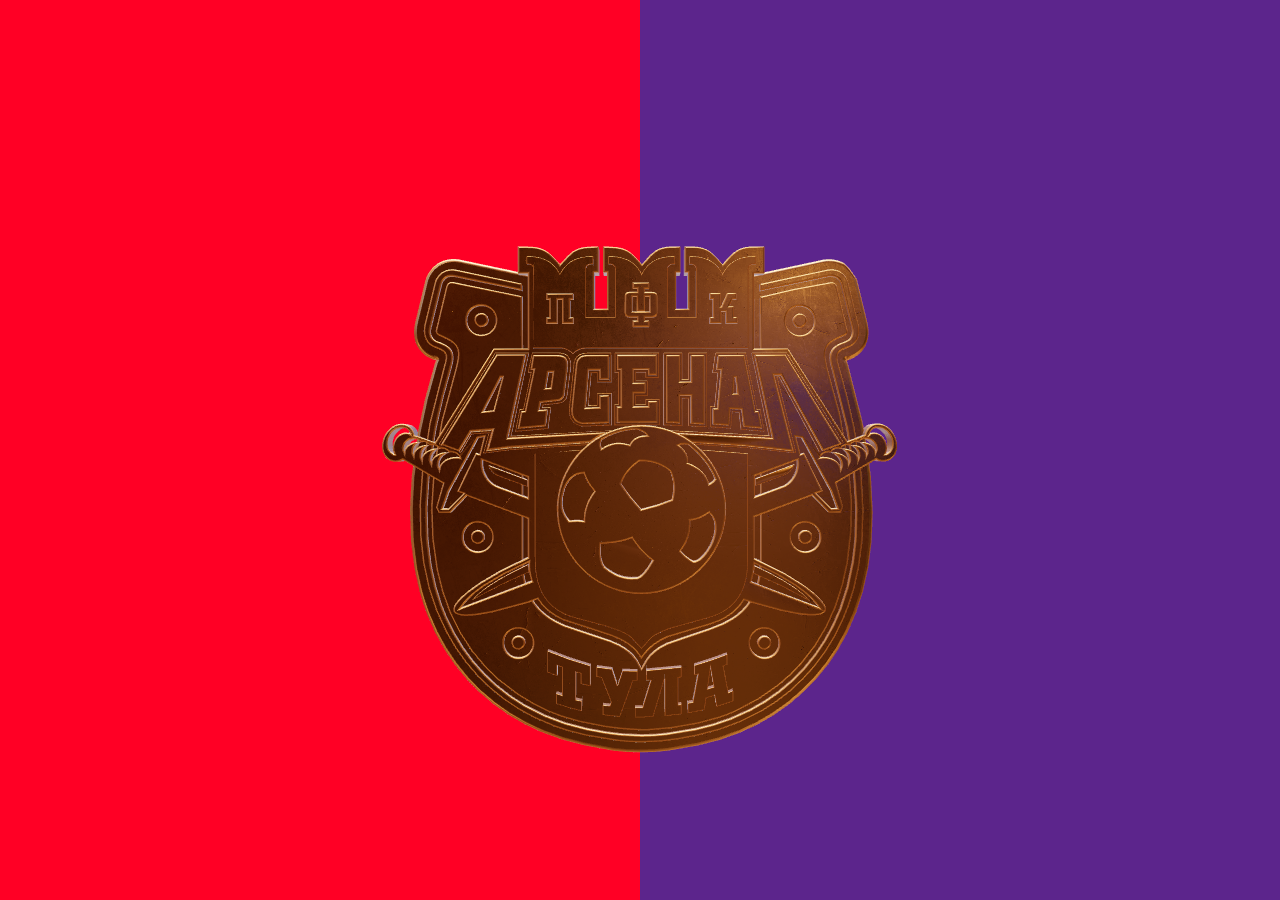
==== js/three.js-dev/examples/webgl_loader_gltf.html @ 2902e4c1 "webgl" ====
<!DOCTYPE html>
<html lang="en">
	<head>
		<title>three.js webgl - glTF loader</title>
		<meta charset="utf-8">
		<meta name="viewport" content="width=device-width, user-scalable=no, minimum-scale=1.0, maximum-scale=1.0">
		<link rel="stylesheet" href="../../../css/style.css">
	</head>

	<body>
		<div class="container" id="CanvasFrame">
		</div>
		<script type="module">

			import * as THREE from '../build/three.module.js';

			import { OrbitControls } from './jsm/controls/OrbitControls.js';
			import { GLTFLoader } from './jsm/loaders/GLTFLoader.js';
			import { RGBELoader } from './jsm/loaders/RGBELoader.js';
			import { RoughnessMipmapper } from './jsm/utils/RoughnessMipmapper.js';

			var container, controls;
			var camera, scene, renderer;
			let mesh;

			let mouse = { x:0,y:0 };
            let dX = 0, dY = 0;

			function lerp(ratio, start, end) {
				return (start * (1 - ratio) + end * ratio).toFixed(20);
			}
			
			let onMouseMove = function( event ) {
				mouse.x = ( event.pageX / document.documentElement.clientWidth) * 2 - 1;
				mouse.y = - ( event.pageY / document.documentElement.clientHeight ) * 2 + 1;
			}

			function init() {

				// container = document.createElement( 'div' );
				container = document.getElementById( 'CanvasFrame' );
				document.body.appendChild( container );

				camera = new THREE.PerspectiveCamera( 30, window.innerWidth / window.innerHeight, 0.01, 10000 );
				// camera.position.set( - 1.8, 0.6, 2.7 );
				camera.position.set( 0, 0, 1000 );

				scene = new THREE.Scene();

				new RGBELoader()
					.setDataType( THREE.UnsignedByteType )
					.setPath( 'textures/equirectangular/' )
					.load( 'royal_esplanade_1k.hdr', function ( texture ) {

						var envMap = pmremGenerator.fromEquirectangular( texture ).texture;

						// scene.background = envMap;
						scene.environment = envMap;

						texture.dispose();
						pmremGenerator.dispose();

						render();

						// model

						// use of RoughnessMipmapper is optional
						var roughnessMipmapper = new RoughnessMipmapper( renderer );

						var loader = new GLTFLoader().setPath( '../../../models/' );
						loader.load( 'test.gltf', function ( gltf ) {

							gltf.scene.traverse( function ( child ) {

								if ( child.isMesh ) {

									// TOFIX RoughnessMipmapper seems to be broken with WebGL 2.0
									// roughnessMipmapper.generateMipmaps( child.material );

								}

							} );
							gltf.scene.scale.set(0.01,0.01,0.01);
							mesh = gltf.scene;
							scene.add( gltf.scene );

							roughnessMipmapper.dispose();

							render();

						} );

					} );

				renderer = new THREE.WebGLRenderer( { antialias: true, alpha: true } );
				renderer.setPixelRatio( window.devicePixelRatio );
				renderer.setSize( window.innerWidth, window.innerHeight );
				renderer.toneMapping = THREE.ACESFilmicToneMapping;
				renderer.toneMappingExposure = 1;
				renderer.outputEncoding = THREE.sRGBEncoding;
				container.appendChild( renderer.domElement );
				var pmremGenerator = new THREE.PMREMGenerator( renderer );
				pmremGenerator.compileEquirectangularShader();
				
				controls = new OrbitControls( camera, renderer.domElement );
				controls.addEventListener( 'change', render ); // use if there is no animation loop
				controls.minDistance = 2;
				controls.maxDistance = 10;
				controls.target.set( 0, 0, 0 );
				controls.update();
				
				window.addEventListener( 'resize', onWindowResize, false );
				//
				window.addEventListener('mousemove', onMouseMove, false);
				window.addEventListener('touchmove', onMouseMove, false);
				//

			}


			function onWindowResize() {

				camera.aspect = window.innerWidth / window.innerHeight;
				camera.updateProjectionMatrix();

				renderer.setSize( window.innerWidth, window.innerHeight );

				render();

			}

			let loop = function() {
				requestAnimationFrame( loop );
				dX = lerp(0.05, dX, mouse.x);
				dY = lerp(0.05, dY, mouse.y);
				mesh.rotation.x = -dY * 1;
				mesh.rotation.y = dX * 1;
        		render();
			}

			//

			function render() {

				renderer.render( scene, camera );

			}

			init();
			render();
			setTimeout(function () {loop()}, 100);

		</script>

	</body>
</html>
---- css/style.css ----
html, body {
    margin: 0;
    padding: 0;
}

.container {
    display: flex;
    justify-content: center;
    align-items: center;
    width: 100vw;
    height: 100vh;
    /* background-color: #FF0025; */
    background: linear-gradient(90deg, #FF0025 50%, #5C258C 50%)
}

.image {
    width: 960px;
    height: 540px;
    display: block;
    background-size:cover;
    background-position-x: center;
    background-repeat:no-repeat;
    background-image: url("./images/ural_0001.png");
}
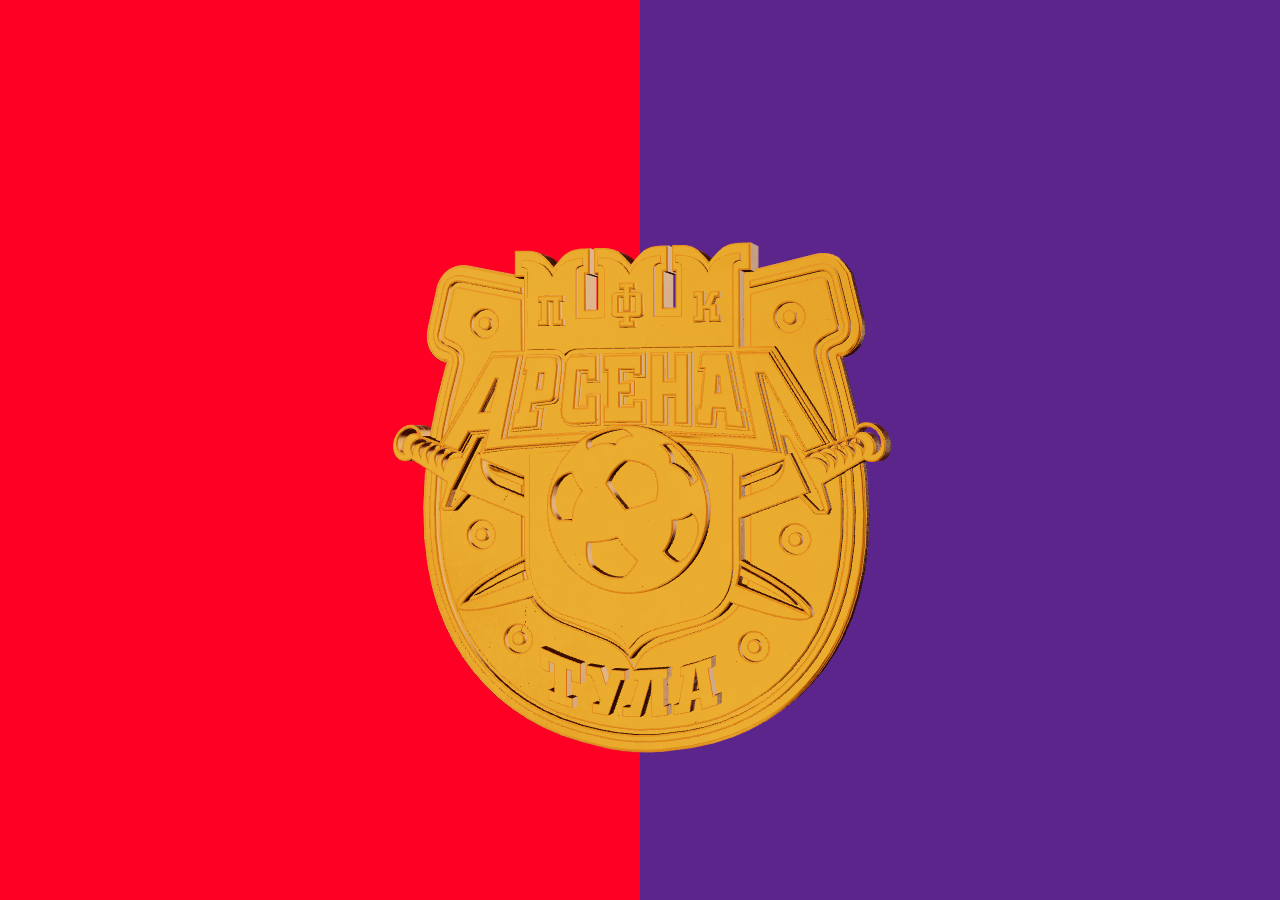
==== commit 244f607d: "New HDRI" ====
--- a/js/three.js-dev/examples/webgl_loader_gltf.html
+++ b/js/three.js-dev/examples/webgl_loader_gltf.html
@@ -21,16 +21,16 @@
 
 			var container, controls;
 			var camera, scene, renderer;
-			let mesh;
+			var mesh;
 
-			let mouse = { x:0,y:0 };
-            let dX = 0, dY = 0;
+			var mouse = { x:0,y:0 };
+            var dX = 0, dY = 0;
 
 			function lerp(ratio, start, end) {
 				return (start * (1 - ratio) + end * ratio).toFixed(20);
 			}
 			
-			let onMouseMove = function( event ) {
+			var onMouseMove = function( event ) {
 				mouse.x = ( event.pageX / document.documentElement.clientWidth) * 2 - 1;
 				mouse.y = - ( event.pageY / document.documentElement.clientHeight ) * 2 + 1;
 			}
@@ -50,13 +50,13 @@
 				new RGBELoader()
 					.setDataType( THREE.UnsignedByteType )
 					.setPath( 'textures/equirectangular/' )
-					.load( 'royal_esplanade_1k.hdr', function ( texture ) {
+					// royal_esplanade_1k.hdr
+					.load( 'test_hdr_05.hdr', function ( texture ) {
 
 						var envMap = pmremGenerator.fromEquirectangular( texture ).texture;
 
 						// scene.background = envMap;
 						scene.environment = envMap;
-
 						texture.dispose();
 						pmremGenerator.dispose();
 
@@ -68,7 +68,7 @@
 						var roughnessMipmapper = new RoughnessMipmapper( renderer );
 
 						var loader = new GLTFLoader().setPath( '../../../models/' );
-						loader.load( 'test.gltf', function ( gltf ) {
+						loader.load( 'test_01.gltf', function ( gltf ) {
 
 							gltf.scene.traverse( function ( child ) {
 
@@ -103,17 +103,15 @@
 				pmremGenerator.compileEquirectangularShader();
 				
 				controls = new OrbitControls( camera, renderer.domElement );
-				controls.addEventListener( 'change', render ); // use if there is no animation loop
-				controls.minDistance = 2;
+				// controls.addEventListener( 'change', render ); // use if there is no animation loop
+				controls.minDistance = 10;
 				controls.maxDistance = 10;
 				controls.target.set( 0, 0, 0 );
 				controls.update();
 				
 				window.addEventListener( 'resize', onWindowResize, false );
-				//
 				window.addEventListener('mousemove', onMouseMove, false);
 				window.addEventListener('touchmove', onMouseMove, false);
-				//
 
 			}
 
@@ -132,9 +130,9 @@
 			let loop = function() {
 				requestAnimationFrame( loop );
 				dX = lerp(0.05, dX, mouse.x);
-				dY = lerp(0.05, dY, mouse.y);
-				mesh.rotation.x = -dY * 1;
-				mesh.rotation.y = dX * 1;
+				// dY = lerp(0.05, dY, mouse.y);
+				mesh.rotation.x = -dY * 0.5;
+				mesh.rotation.y = dX * 0.5;
         		render();
 			}
 
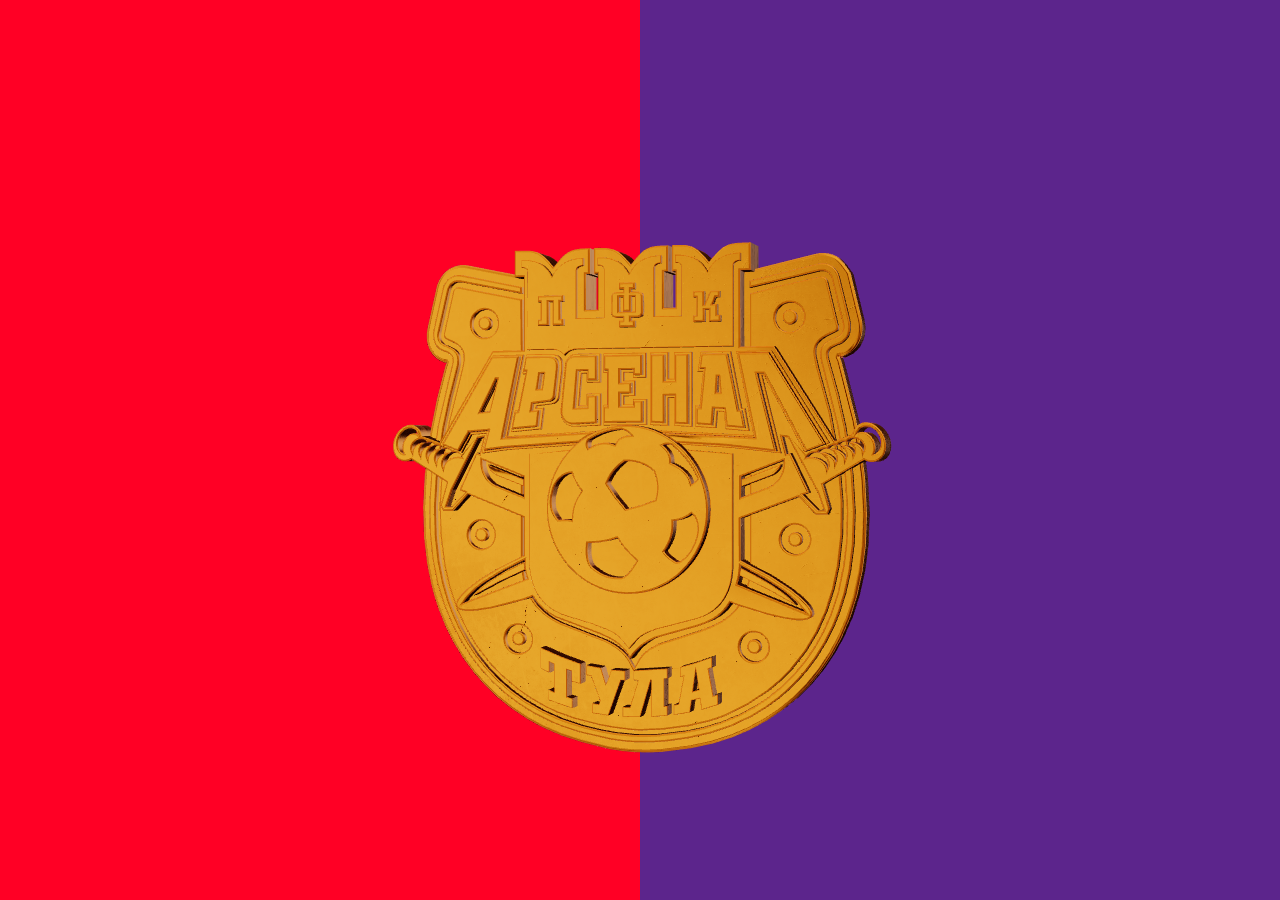
==== commit 7c39b49f: "HDRI" ====
--- a/js/three.js-dev/examples/webgl_loader_gltf.html
+++ b/js/three.js-dev/examples/webgl_loader_gltf.html
@@ -51,7 +51,7 @@
 					.setDataType( THREE.UnsignedByteType )
 					.setPath( 'textures/equirectangular/' )
 					// royal_esplanade_1k.hdr
-					.load( 'test_hdr_05.hdr', function ( texture ) {
+					.load( 'test_hdr_06.hdr', function ( texture ) {
 
 						var envMap = pmremGenerator.fromEquirectangular( texture ).texture;
 
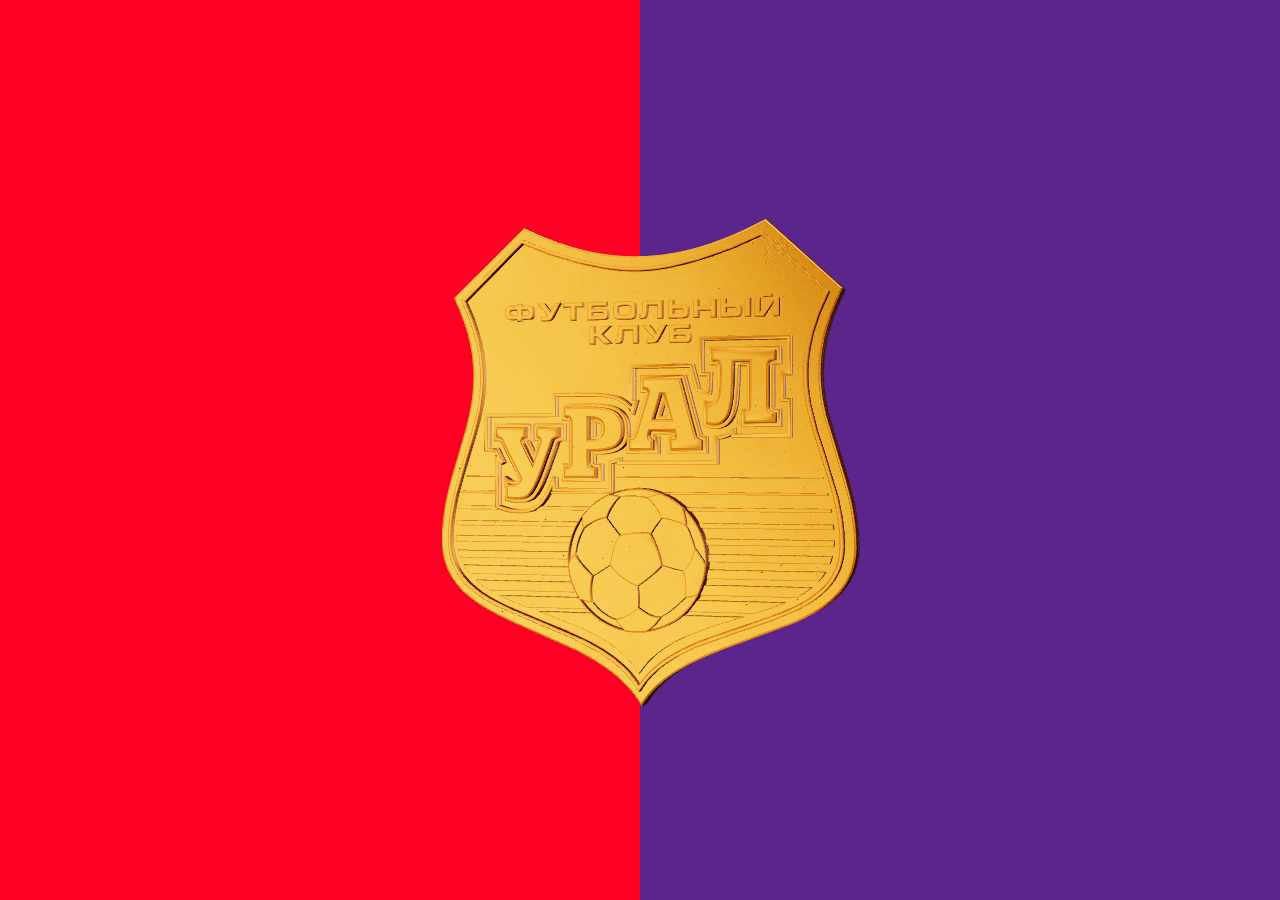
==== commit b70bc0aa: "HDRI" ====
--- a/js/three.js-dev/examples/webgl_loader_gltf.html
+++ b/js/three.js-dev/examples/webgl_loader_gltf.html
@@ -51,7 +51,7 @@
 					.setDataType( THREE.UnsignedByteType )
 					.setPath( 'textures/equirectangular/' )
 					// royal_esplanade_1k.hdr
-					.load( 'test_hdr_06.hdr', function ( texture ) {
+					.load( 'test_hdr_07.hdr', function ( texture ) {
 
 						var envMap = pmremGenerator.fromEquirectangular( texture ).texture;
 
@@ -68,14 +68,14 @@
 						var roughnessMipmapper = new RoughnessMipmapper( renderer );
 
 						var loader = new GLTFLoader().setPath( '../../../models/' );
-						loader.load( 'test_01.gltf', function ( gltf ) {
+						loader.load( 'ural_01.gltf', function ( gltf ) {
 
 							gltf.scene.traverse( function ( child ) {
 
 								if ( child.isMesh ) {
 
 									// TOFIX RoughnessMipmapper seems to be broken with WebGL 2.0
-									// roughnessMipmapper.generateMipmaps( child.material );
+									roughnessMipmapper.generateMipmaps( child.material );
 
 								}
 
@@ -96,7 +96,7 @@
 				renderer.setPixelRatio( window.devicePixelRatio );
 				renderer.setSize( window.innerWidth, window.innerHeight );
 				renderer.toneMapping = THREE.ACESFilmicToneMapping;
-				renderer.toneMappingExposure = 1;
+				renderer.toneMappingExposure = 2;
 				renderer.outputEncoding = THREE.sRGBEncoding;
 				container.appendChild( renderer.domElement );
 				var pmremGenerator = new THREE.PMREMGenerator( renderer );
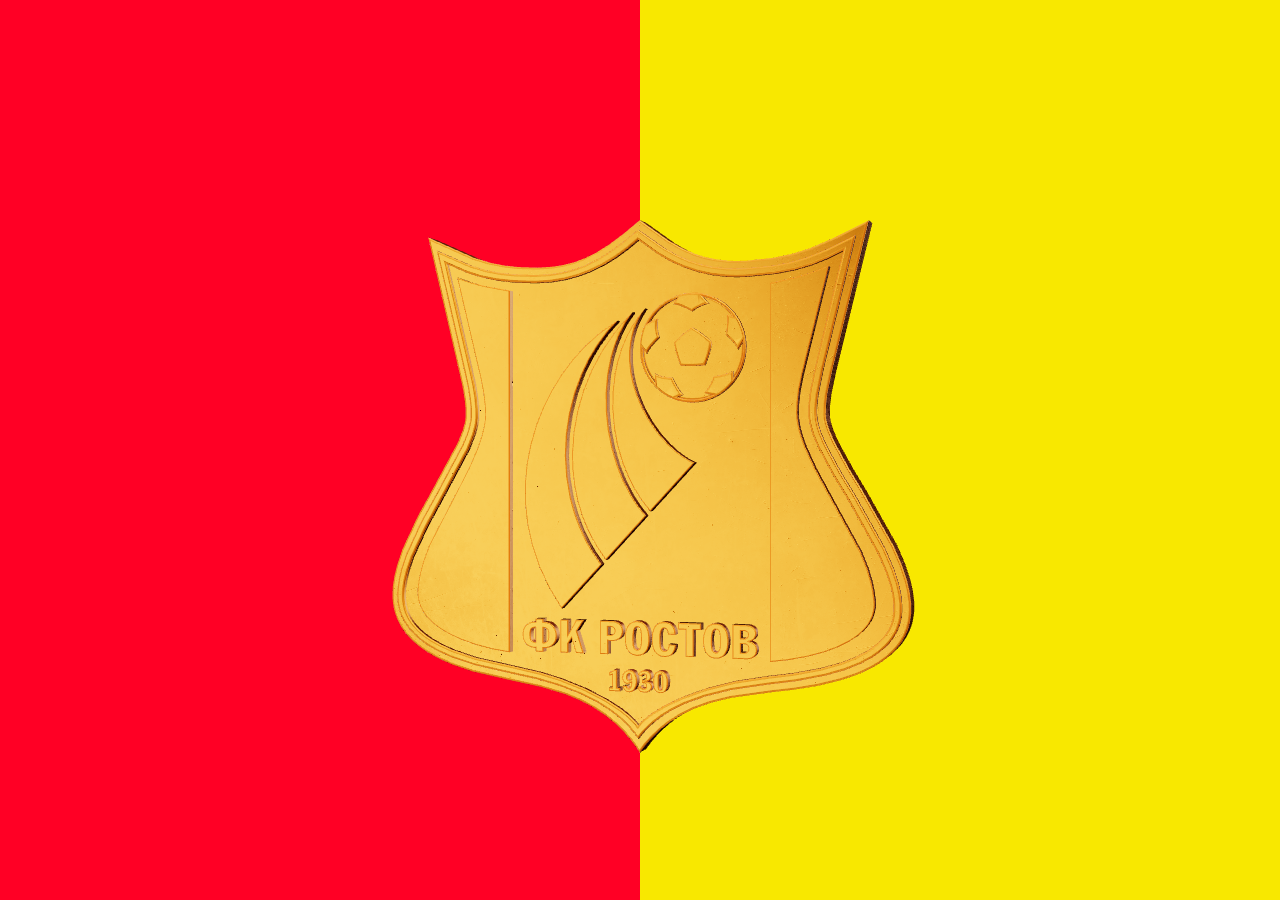
==== commit 37e7dd05: "Ufa -> Rostov" ====
--- a/js/three.js-dev/examples/webgl_loader_gltf.html
+++ b/js/three.js-dev/examples/webgl_loader_gltf.html
@@ -1,18 +1,19 @@
 <!DOCTYPE html>
 <html lang="en">
-	<head>
-		<title>three.js webgl - glTF loader</title>
-		<meta charset="utf-8">
-		<meta name="viewport" content="width=device-width, user-scalable=no, minimum-scale=1.0, maximum-scale=1.0">
-		<link rel="stylesheet" href="../../../css/style.css">
-	</head>
 
-	<body>
-		<div class="container" id="CanvasFrame">
-		</div>
-		<script type="module">
+<head>
+	<title>three.js webgl - glTF loader</title>
+	<meta charset="utf-8">
+	<meta name="viewport" content="width=device-width, user-scalable=no, minimum-scale=1.0, maximum-scale=1.0">
+	<link rel="stylesheet" href="../../../css/style.css">
+</head>
 
-			import * as THREE from '../build/three.module.js';
+<body>
+	<div class="container" id="CanvasFrame">
+	</div>
+	<script type="module">
+
+		import * as THREE from '../build/three.module.js';
 
 			import { OrbitControls } from './jsm/controls/OrbitControls.js';
 			import { GLTFLoader } from './jsm/loaders/GLTFLoader.js';
@@ -50,7 +51,6 @@
 				new RGBELoader()
 					.setDataType( THREE.UnsignedByteType )
 					.setPath( 'textures/equirectangular/' )
-					// royal_esplanade_1k.hdr
 					.load( 'test_hdr_07.hdr', function ( texture ) {
 
 						var envMap = pmremGenerator.fromEquirectangular( texture ).texture;
@@ -68,7 +68,7 @@
 						var roughnessMipmapper = new RoughnessMipmapper( renderer );
 
 						var loader = new GLTFLoader().setPath( '../../../models/' );
-						loader.load( 'ural_01.gltf', function ( gltf ) {
+						loader.load( 'rostov_01.gltf', function ( gltf ) {
 
 							gltf.scene.traverse( function ( child ) {
 
@@ -150,5 +150,6 @@
 
 		</script>
 
-	</body>
+</body>
+
 </html>
--- a/css/style.css
+++ b/css/style.css
@@ -1,4 +1,5 @@
-html, body {
+html,
+body {
     margin: 0;
     padding: 0;
 }
@@ -10,15 +11,15 @@
     width: 100vw;
     height: 100vh;
     /* background-color: #FF0025; */
-    background: linear-gradient(90deg, #FF0025 50%, #5C258C 50%)
+    background: linear-gradient(90deg, #FF0025 50%, #f8e800 50%)
 }
 
 .image {
     width: 960px;
     height: 540px;
     display: block;
-    background-size:cover;
+    background-size: cover;
     background-position-x: center;
-    background-repeat:no-repeat;
+    background-repeat: no-repeat;
     background-image: url("./images/ural_0001.png");
 }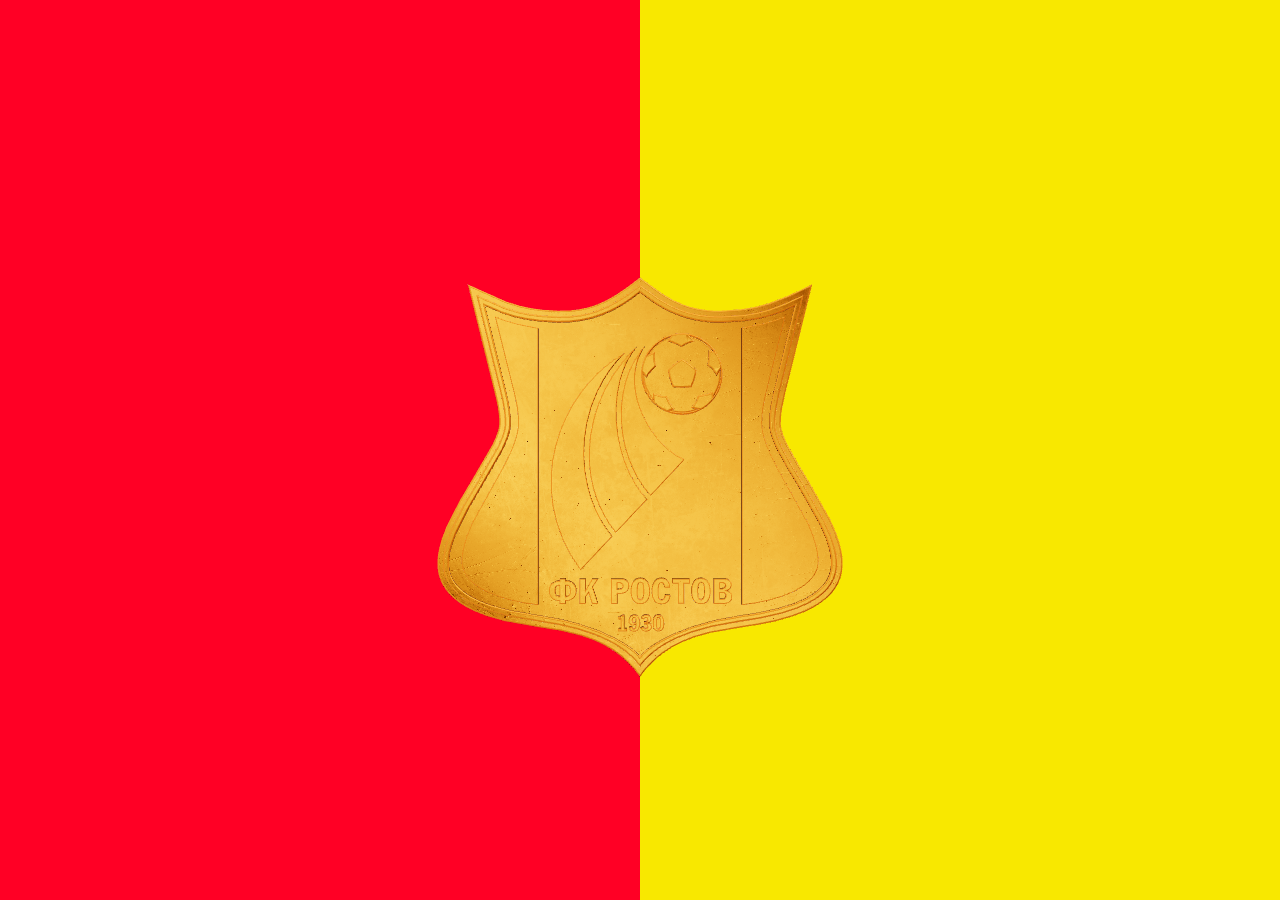
==== commit 18b10b22: "Rostov logo a little bit smaller" ====
--- a/js/three.js-dev/examples/webgl_loader_gltf.html
+++ b/js/three.js-dev/examples/webgl_loader_gltf.html
@@ -80,7 +80,7 @@
 								}
 
 							} );
-							gltf.scene.scale.set(0.01,0.01,0.01);
+							gltf.scene.scale.set(0.0075,0.0075,0.0075);
 							mesh = gltf.scene;
 							scene.add( gltf.scene );
 
